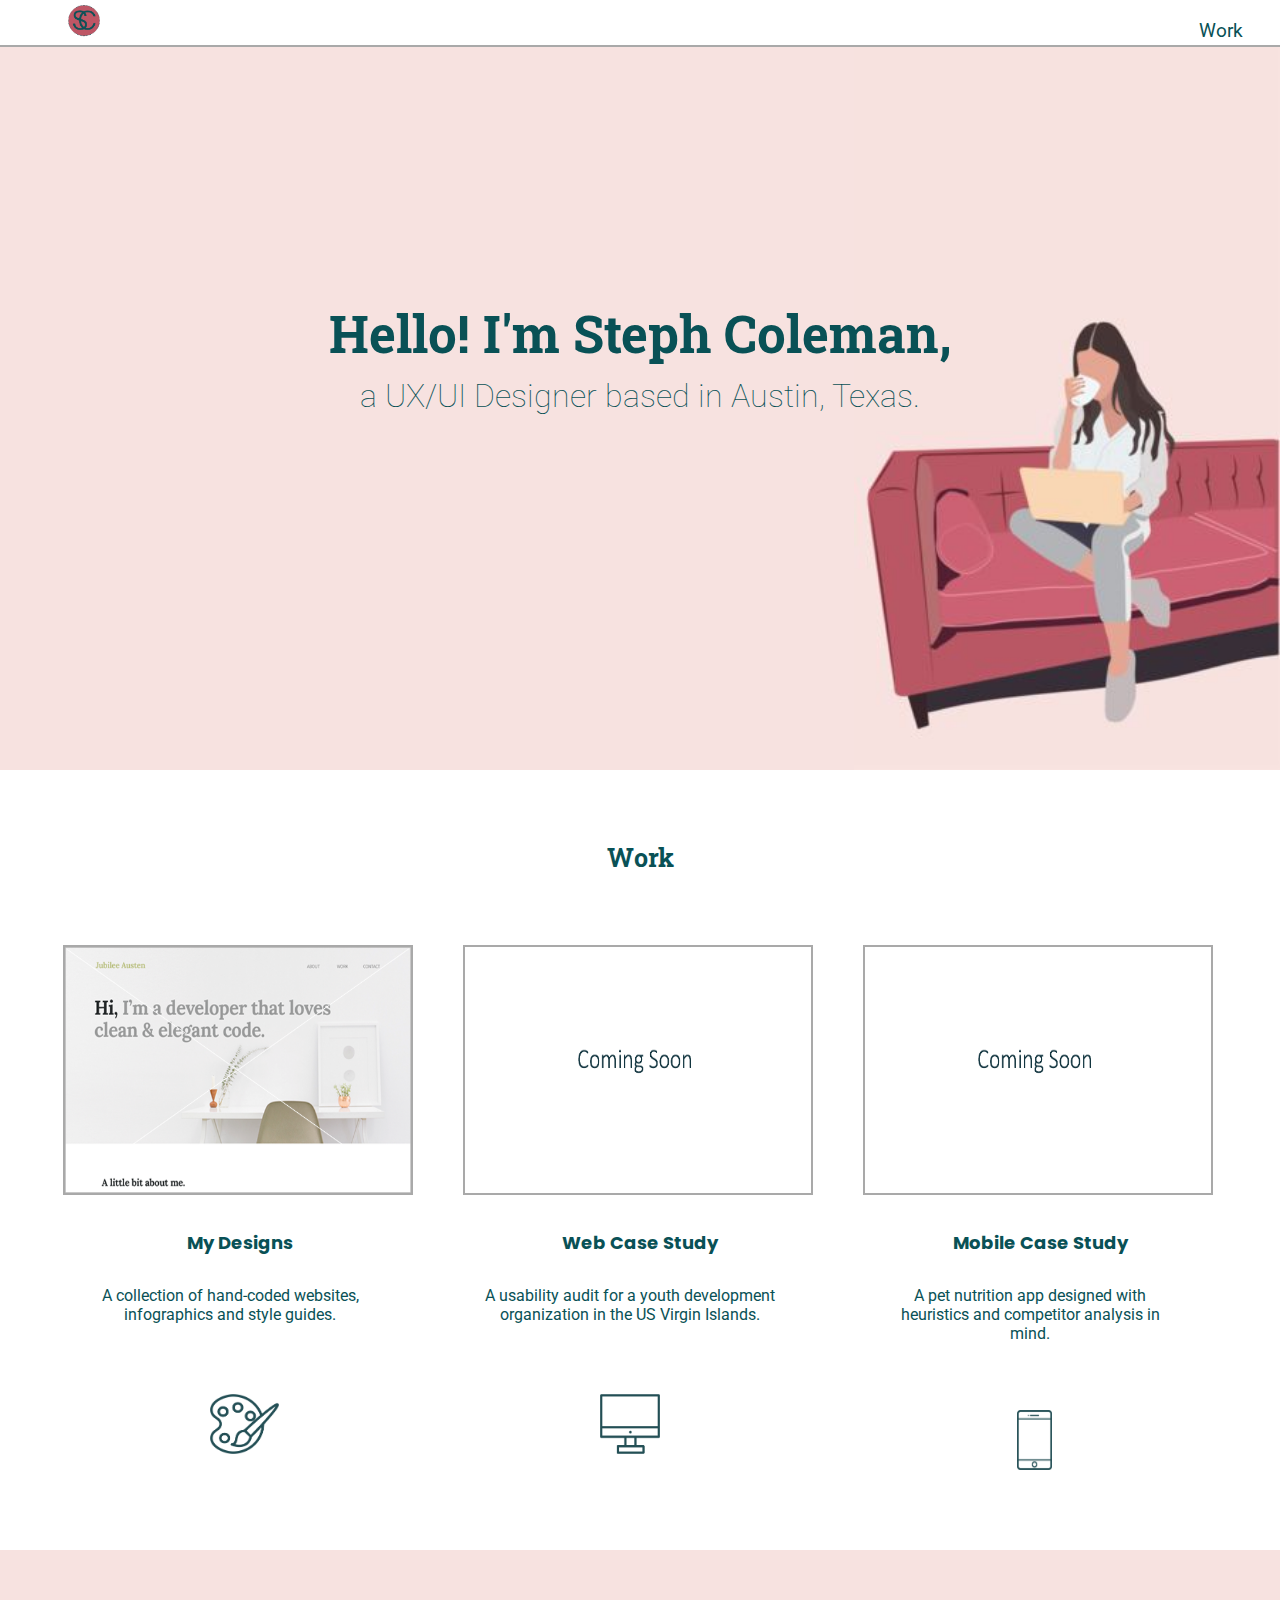
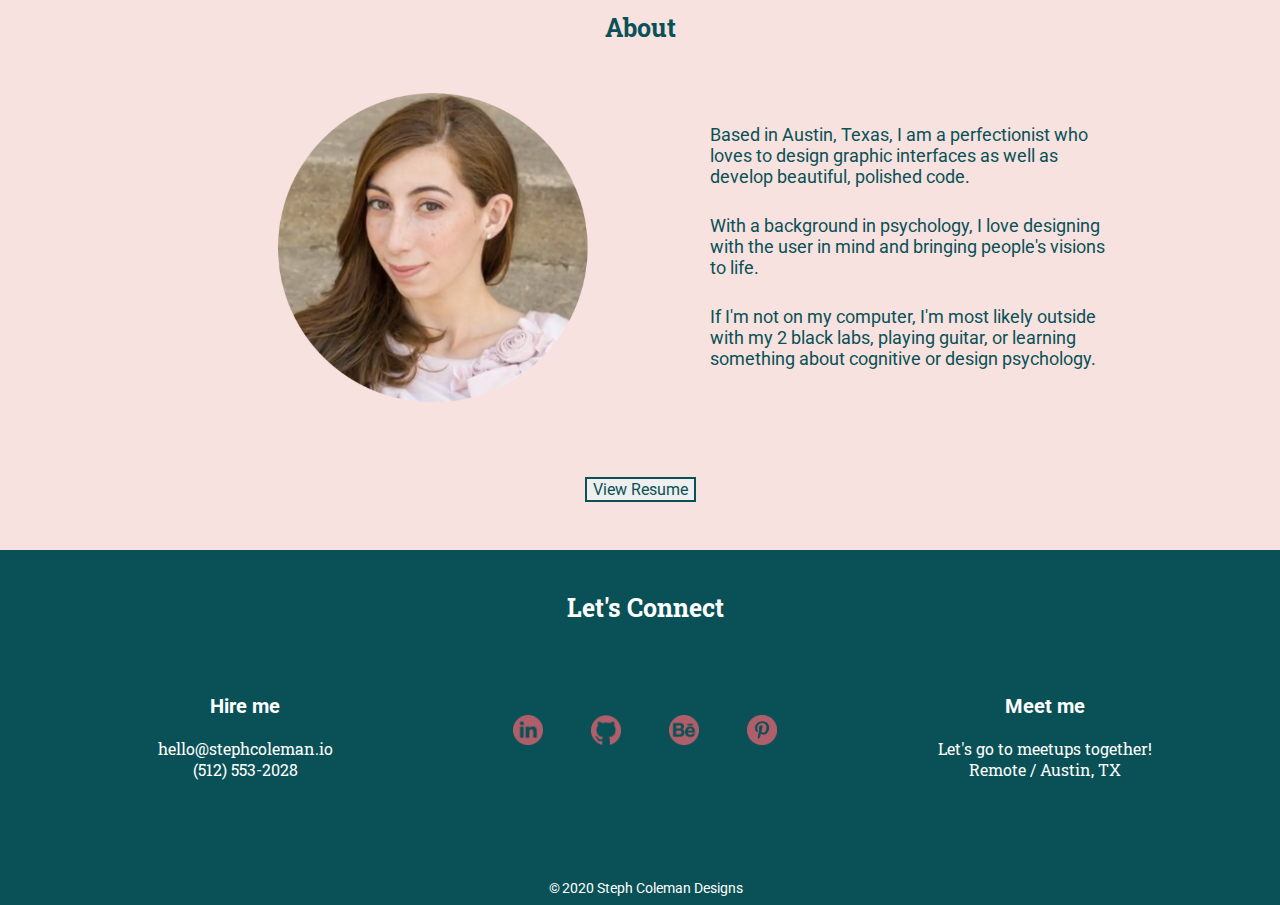
==== index.html @ feb6aa56 "resume update" ====
<!doctype html>
<html lang="en">
    <head>
      <meta charset='UTF-8'/>
      <meta name='viewport'
       content='width=device-width, initial-scale=1.0, maximum-scale=1.0'/>

        <title>Steph Coleman</title>
        <link rel="stylesheet" href="css/main.css">
        <link rel="stylesheet" href="css/normalize.css">
        <link href="https://fonts.googleapis.com/css?family=Roboto+Slab&display=swap" rel="stylesheet">
        <link href="https://fonts.googleapis.com/css?family=Roboto:300&display=swap" rel="stylesheet">
        <link href="https://fonts.googleapis.com/css?family=Poppins&display=swap" rel="stylesheet">

        <!-- Start of HubSpot Embed Code -->
  <script type="text/javascript" id="hs-script-loader" async defer src="//js.hs-scripts.com/6605855.js"></script>
<!-- End of HubSpot Embed Code -->

    </head>

    <body>

    <header id="home">
      <div class="full-width">
      <nav>
        <div class="nav">
            <span id="logo" ><a href="#home"><img src="img/my-portfolio-logo.png"></a>
            </span>
      <!-- <span><a href="#home">Steph Coleman</a></span> -->
            <span><a href="#portfolio">Work</a></span>
            <span><a href="#about">About</a></span>
            <span><a href="#contact">Contact</a></span>

        </div>

      </nav>

        <h1>Hello! I'm Steph Coleman,</h1>
        <h2>a UX/UI Designer based in Austin, Texas.</h2>
      </div>

    </header>

  <main>

  <section id="portfolio">
  <div class="full-width">
    <h2>Work</h2>
    <div class="full-width">

    <div class="third-width">
      <a href="mydesigns.html"><img id="projects" src="img/jubilee-austen.png"></a>
        <h3>My Designs</h3>
      <p>A collection of hand-coded websites, infographics and style guides.</p>
      <!--<p>Websites · Infographics · Branding </p>-->
      <img id="paint-icon" src="img/paint.png">
    </div>

    <div class="third-width">
    <img id="projects" src="img/comingsoon.png">
      <h3>Web Case Study</h3>
      <p>A usability audit for a youth development organization in the US Virgin Islands.</p>
      <!--<p>A web re-design of an online travel agency with a focus on simplistic and clear I.A.</p>-->
      <img id="web-icon" src="img/computer.png">
    </div>

    <div class="third-width">
      <img id="projects" src="img/comingsoon.png">
      <h3>Mobile Case Study</h3>
      <p>A pet nutrition app designed with heuristics and competitor analysis in mind.</p>
      <!--<p>A collaborative sustainability concept app designed with competitor analysis in mind.</p>-->
      <img id="phone-icon" src="img/smartphone.png">
  </div>

  </div>
</div>
</section>



<section id="about">
<div class ="full-width">
  <h2>About</h2>
  <div class="half-width">
    <br>
    <p>Based in Austin, Texas, I am a perfectionist who loves to design graphic interfaces as well as develop beautiful, polished code.</p>

    <p>With a background in psychology, I love designing with the user in mind and bringing people's visions to life.</p>

    <p>If I'm not on my computer, I'm most likely outside with my 2 black labs, playing guitar, or learning something about cognitive or design psychology. </p>
  </div>
  <div class="half-width">
    <img src ="img/stairhair-copy.png"/>
  </div>

  <div class="full-width">
    <form action="https://drive.google.com/file/d/1aV748BY41sKbaG3K98VILA9WkPL1ntr7/view">
        <input type="submit" value="View Resume" />
    </form>
  </div>

</div>
</section>

<section id="contact">
<div class="full-width">
  <h2>Let's Connect</h2>

<div class="third-width">
  <h3>Hire me</h3>
  <a href="mailto:hello@stephcoleman.io"><span>hello@stephcoleman.io</span></a><br>
  <span>‪(512) 553-2028‬</span>
</div>

<div class="third-width">
  <h3></h3><br>
  <a href="https://www.linkedin.com/in/stephccoleman/"><img src="img/linkedin.png"></a>
  <a href="https://github.com/sccoleman27?tab=repositories"><img src="img/github.png"></a>
  <a href="https://www.behance.net/sccoleman27"><img src="img/behance-logo copy.png"></a>
  <a href="https://www.pinterest.com/stephccoleman/"><img src="img/pinterest.png"></a>
</div>

<div class="third-width">
  <h3>Meet me</h3>
  <span>Let's go to meetups together!</span><br>
    <span>Remote / Austin, TX</span>
</div>

<p><span>©</span>2020 Steph Coleman Designs</p>
</div>
</section>


</main>
    </body>
</html>
---- css/main.css ----
/*----BASE STYLES-----*/

body {
  font-family: 'Roboto Slab', serif;

}

#portfolio {
  height: 780px;
  background: #ffffff;/*#E6EEF1;/*#E8EEF4;/*#f0f0f5;*/
  margin: 0 auto;
}

#about {
  background: #F7E2E0;/*#095156;/*#087e8b;*/
  margin: 0 auto;
  height: 600px;
}

#contact {
  background: #095156;/*#bc5664;#f0f0f5;*/
  margin: 0 auto;
  height: 355px;
}

#home {
  margin: 0 auto;
}

/*----GRID-----*/

.full-width {
  width: 1200px;
  margin: 0 auto;
  /*clear: both;*/
}

.half-width {
  width: 600px;
  float: right;
  margin: 0 auto;
}

.third-width {
  width: 400px;
  margin: 0 auto;
  float: left;
}

/*main {
  margin-top: 30px;
}*/

/*----HEADER-----*/

img {
width: 100%;
}

 header {
  background: url('../img/freelancedesigner.jpg');
  background-repeat: no-repeat;
  background-position: right bottom;
  background-size: contain;
  /* background-size: cover;
   background-position: top 20px;*/
   background-color: #F7E2E0;
   height: 770px;
 }

 header .full-width {
    padding-top: 100px;
}

nav {
  width: 100%;
  font-family: 'Roboto', sans-serif;
  text-align: center;
  overflow: hidden;
  background-color: #ffffff;
  position: fixed;
  top: 0;
  left: 0;
  right: 0;
  border-bottom: 2px solid;
  border-bottom-color: DarkGrey;
  height: 45px;/*45px; */
}


nav span a {
  text-decoration: none;
  color: #095156;
  font-size: 19px;
  margin-left: 30px;
}


a:hover {
  color:	#BC5664;
}

.nav {
margin-top: 5px;/*2px;*/
}


/*.nav span #logo {
  margin-left: 30px;
}*/

#logo {
  margin-right: 1025px;/*1025px;*/
}


nav img {
  width: 32px;/*40,35px;*/
  height: 32px;/*28, 25px;*/
  margin-right: 40px;
}





 header h1 {
  font-size: 51px; /*54px*/
  font-family: 'Roboto Slab', serif;
  /*font-style: bold;*/
  color: #095156;
/*  color: #bdbf09; */
  text-align: center;
  padding: 200px 250px 0px;
  margin-right: 20px;
  margin: 0;
}


header h2 {
  font-size: 32px;
  font-family: 'Roboto', sans-serif;
  font-style: normal;
  font-weight: lighter;
  color: #095156;
  text-align: center;
  padding: 10px 250px 0px;
  margin: 0;

}

/*----PORTFOLIO-------*/

#portfolio .full-width {
  padding: 20px 0;
}

#portfolio h2 {
  text-align: center;
  color: #095156;
  font-size: 25px;
  padding-top: 30px;
  padding-bottom: 30px;
}

#projects {
  width: 350px;
  height: 250px;
  margin: 0px 23px;
  border: 2px solid DarkGrey;
  box-sizing: border-box;
}

#projects:hover {
    border: 4px solid #095156;/*#BC5664;*/

}

#portfolio h3 {
  font-size: 18px;
  font-family: 'Poppins', sans-serif;
  text-align: center;
  margin: 0 23px;
  color: #095156;
  padding-top: 30px;
}

#portfolio p {
  padding-top: 30px;
  padding-left: 10px;
  width: 300px;
  color: #095156;
  text-align: center;
  margin: 0px 30px;
  font-family: 'Roboto', sans-serif;
  font-size: 16px;


}

#web-icon {
  height: 60px;
  width: 60px;
  margin-top: 70px;
  margin-left: 160px;
}

#phone-icon {
  height: 60px;
  width: 35px;
  margin-top: 67px;
  margin-left: 177px;
}

#paint-icon {
  height: 60px;
  width: 69px;
  margin-top: 70px;
  margin-left: 170px;
}


/*-----ABOUT----*/

#about .full-width {
  padding: 20px 0;
}

#about h2 {
  text-align: center;
  color: 	#095156;
  font-size: 25px;
  padding-top: 20px;
  padding-bottom: 20px;
}

#about img {
  /*margin-top: 40px;*/
  margin-left: 150px;
  width: 500px;
  height: auto;
}

#about p {
  width: 400px;
  margin-left: 70px;
  margin-bottom: 10px;
  padding: 0px 0px 10px;
  color: #095156;
  font-family: 'Roboto', sans-serif;
  font-size: 18px;
}

#about input {
  margin-left: 545px;
  border: 2px solid #095156;
  color: #095156;
  font-family: 'Roboto', sans-serif;
}

input:hover {
  background-color: #BC5664;
}

/*----CONNECT----*/

#contact .full-width {
  padding: 20px 0;
  padding: 10px 0px 0px 10px;
}

#contact .third-width {
  text-align: center;
}

#contact h2 {
  text-align: center;
  color: 	#ffffff;
  font-size: 25px;
  padding-top: 10px;
  padding-bottom: 40px;
  margin-bottom: 10px;
}

#contact h3 {
  font-size: 20px;
  text-align: center;
  padding: 0px 15px 0px;
  color: #ffffff;
  font-family: 'Roboto', sans-serif;
}

#contact span {
  padding: 0px 15px 0px;
  color: #ffffff;
}

#contact a {
  text-decoration: none;
}


#contact img {
  height: 30px;
  width: 30px;
  padding: 0px 22px;
}


#contact p {
  clear: both;
  text-align: center;
  font-size: 14px;
  font-family: 'Roboto', sans-serif;
  padding-top: 100px;
  color: #ffffff;
}

#contact p span {
  color: #ffffff;
  margin: -13px;
}

/*----WEBSITES-----*/


#margins-1 {
margin-left: 80px;
}

#margins-2 {
  margin-left: 85px;
}

#margins-3 {
  margin-left: 108px;
}

#websites {
  width: 400px;
  height: 300px;
  margin: 0px 23px;
  border: 4px solid transparent;
  box-sizing: border-box;
}

#websites:hover {
    border: 4px solid #095156;

}


/*----WEB CASE STUDY-----*/

section #web-case-study {

}


/*----MOBILE CASE STUDY-----*/

section #mobile-case-study {

}
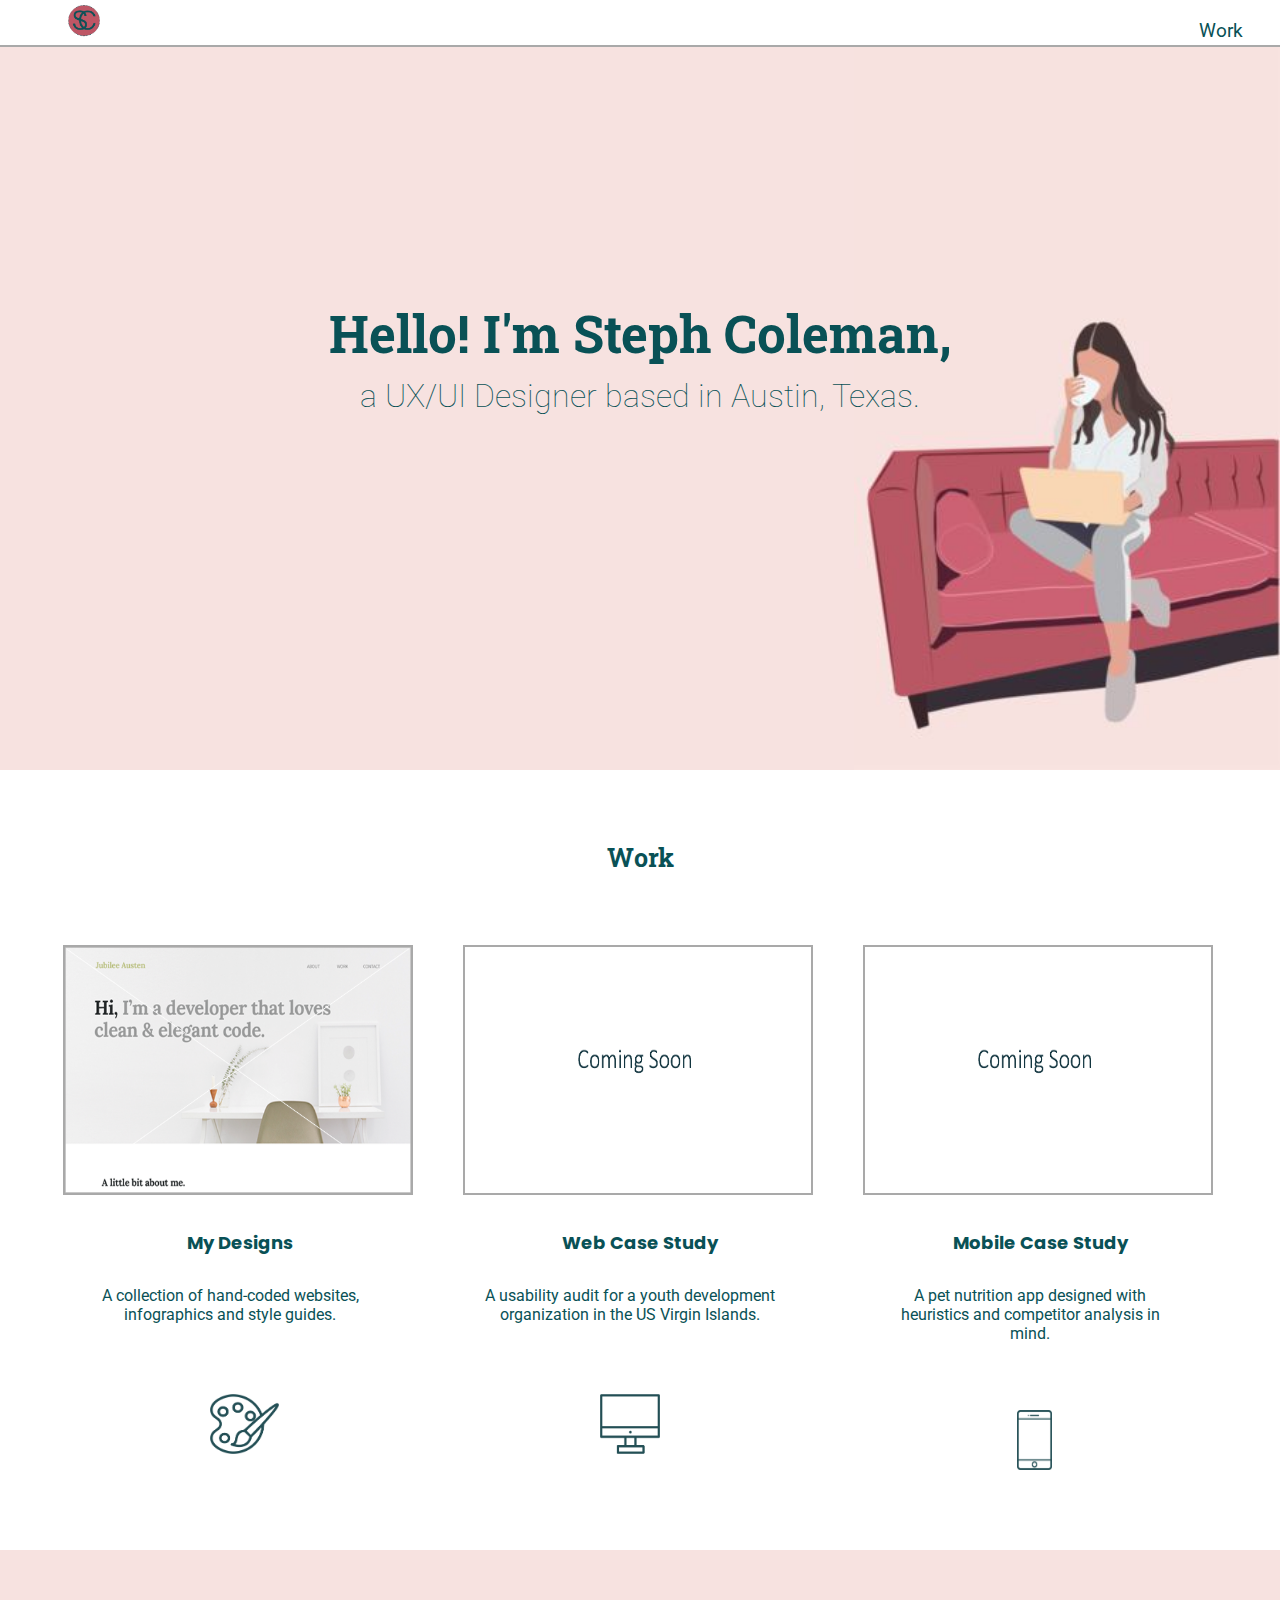
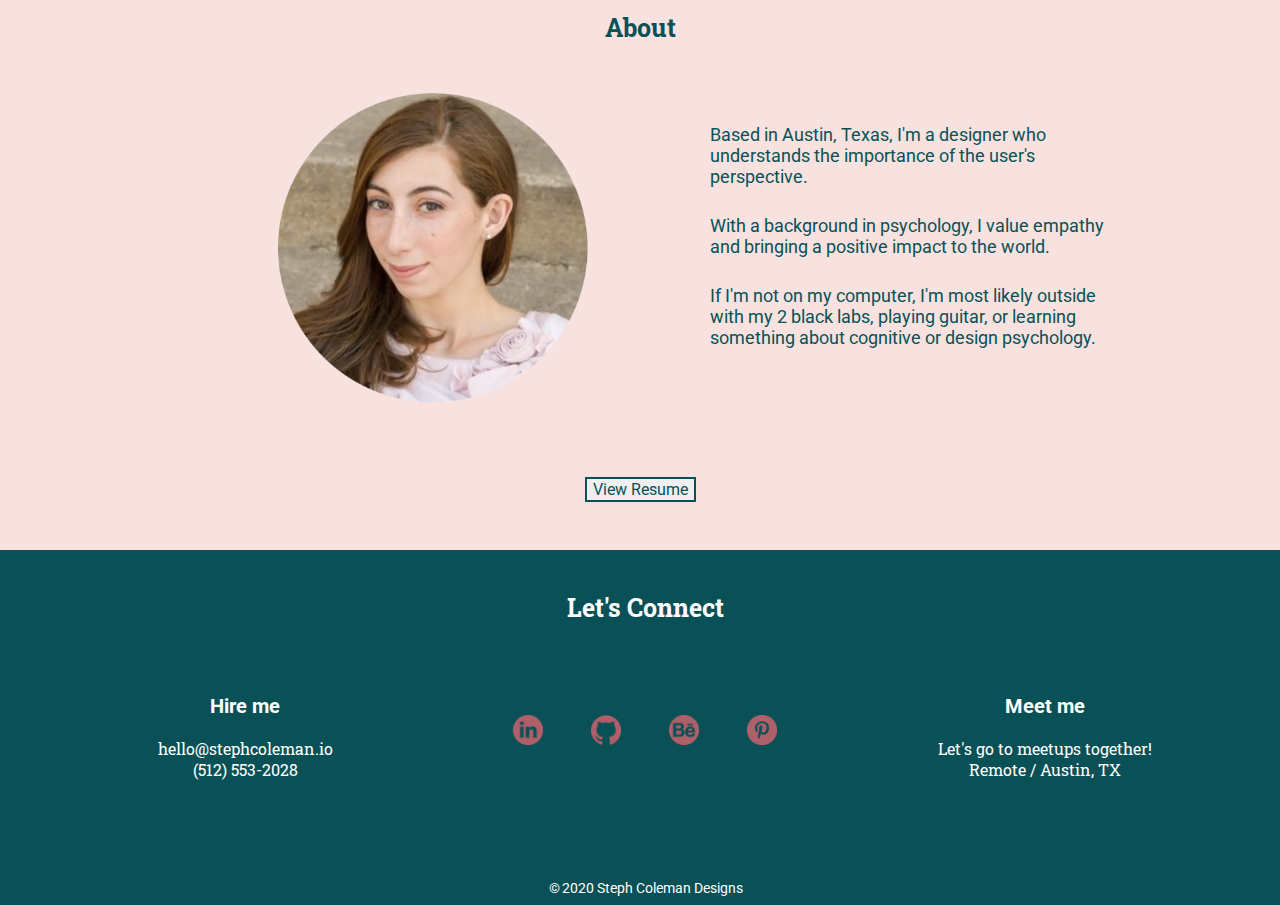
==== commit fdf62434: "description update for ux" ====
--- a/index.html
+++ b/index.html
@@ -83,9 +83,9 @@
   <h2>About</h2>
   <div class="half-width">
     <br>
-    <p>Based in Austin, Texas, I am a perfectionist who loves to design graphic interfaces as well as develop beautiful, polished code.</p>
+    <p>Based in Austin, Texas, I'm a designer who understands the importance of the user's perspective.</p>
 
-    <p>With a background in psychology, I love designing with the user in mind and bringing people's visions to life.</p>
+    <p>With a background in psychology, I value empathy and bringing a positive impact to the world.</p>
 
     <p>If I'm not on my computer, I'm most likely outside with my 2 black labs, playing guitar, or learning something about cognitive or design psychology. </p>
   </div>
@@ -94,7 +94,7 @@
   </div>
 
   <div class="full-width">
-    <form action="https://drive.google.com/file/d/1aV748BY41sKbaG3K98VILA9WkPL1ntr7/view">
+    <form action="https://drive.google.com/file/d/1yQwcmRT9g7frFzEGHEp7A0d3OhoIniDr/view">
         <input type="submit" value="View Resume" />
     </form>
   </div>
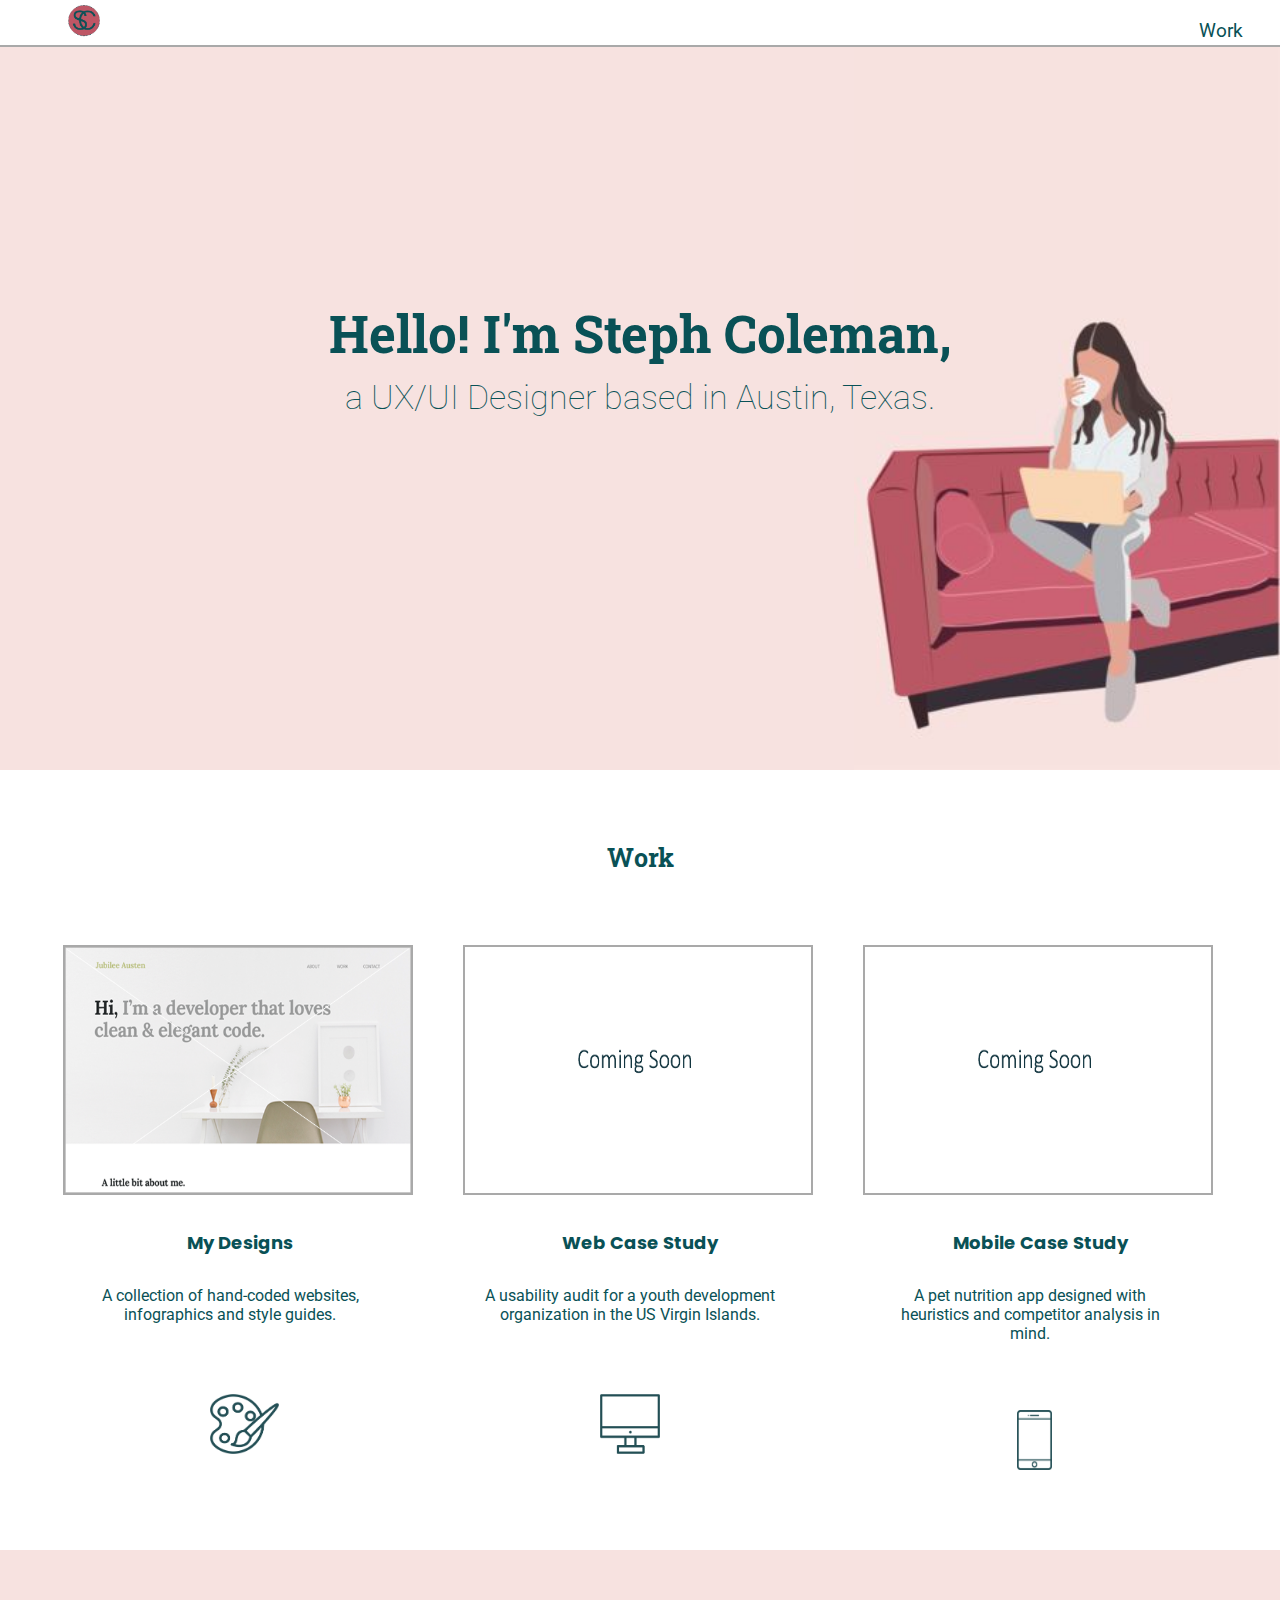
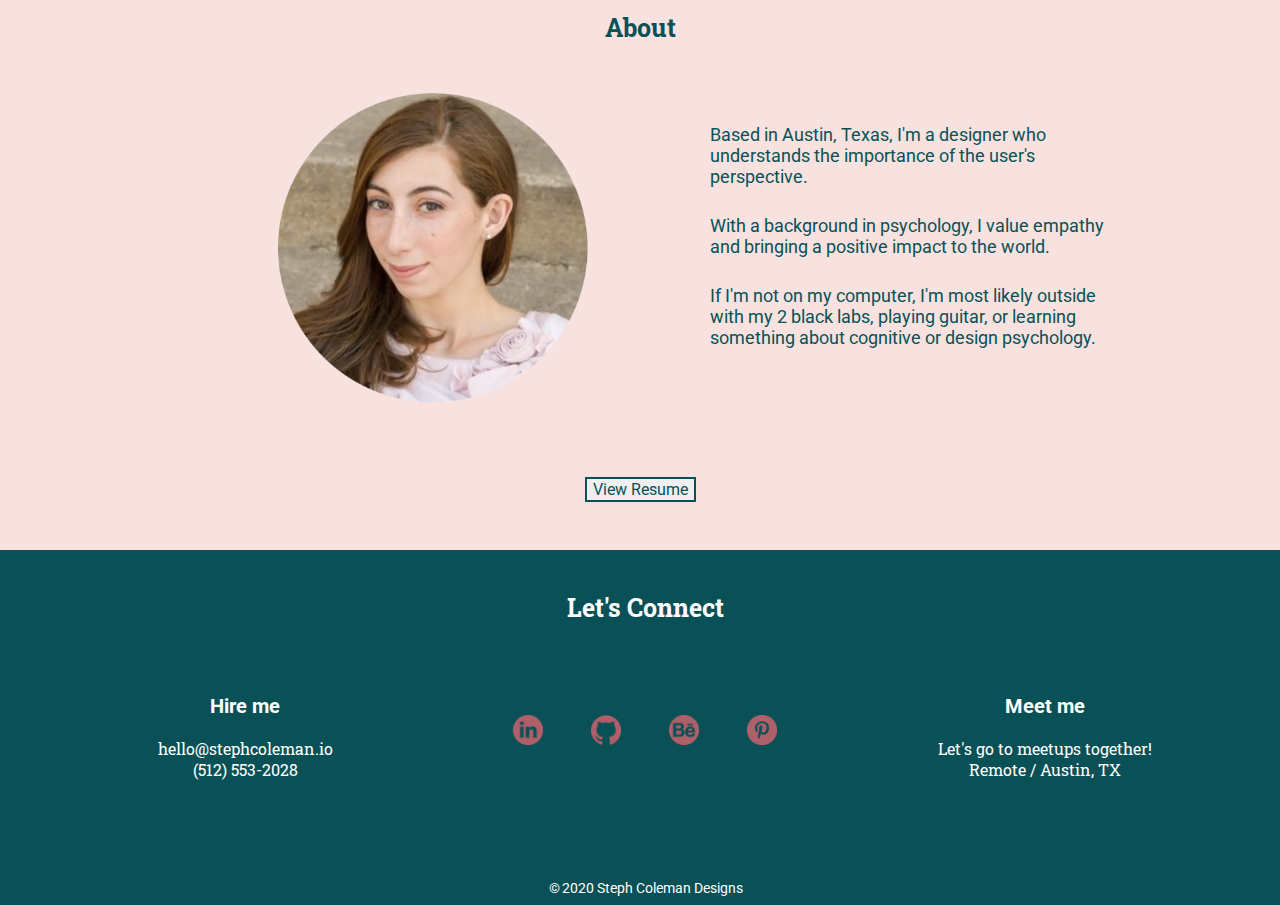
==== commit a6c6b6c5: "header 2 size up and favicon" ====
--- a/index.html
+++ b/index.html
@@ -8,6 +8,7 @@
         <title>Steph Coleman</title>
         <link rel="stylesheet" href="css/main.css">
         <link rel="stylesheet" href="css/normalize.css">
+        <link rel="shortcut icon" href="favicon.ico" />
         <link href="https://fonts.googleapis.com/css?family=Roboto+Slab&display=swap" rel="stylesheet">
         <link href="https://fonts.googleapis.com/css?family=Roboto:300&display=swap" rel="stylesheet">
         <link href="https://fonts.googleapis.com/css?family=Poppins&display=swap" rel="stylesheet">
--- a/css/main.css
+++ b/css/main.css
@@ -138,7 +138,7 @@
 
 
 header h2 {
-  font-size: 32px;
+  font-size: 34px;
   font-family: 'Roboto', sans-serif;
   font-style: normal;
   font-weight: lighter;
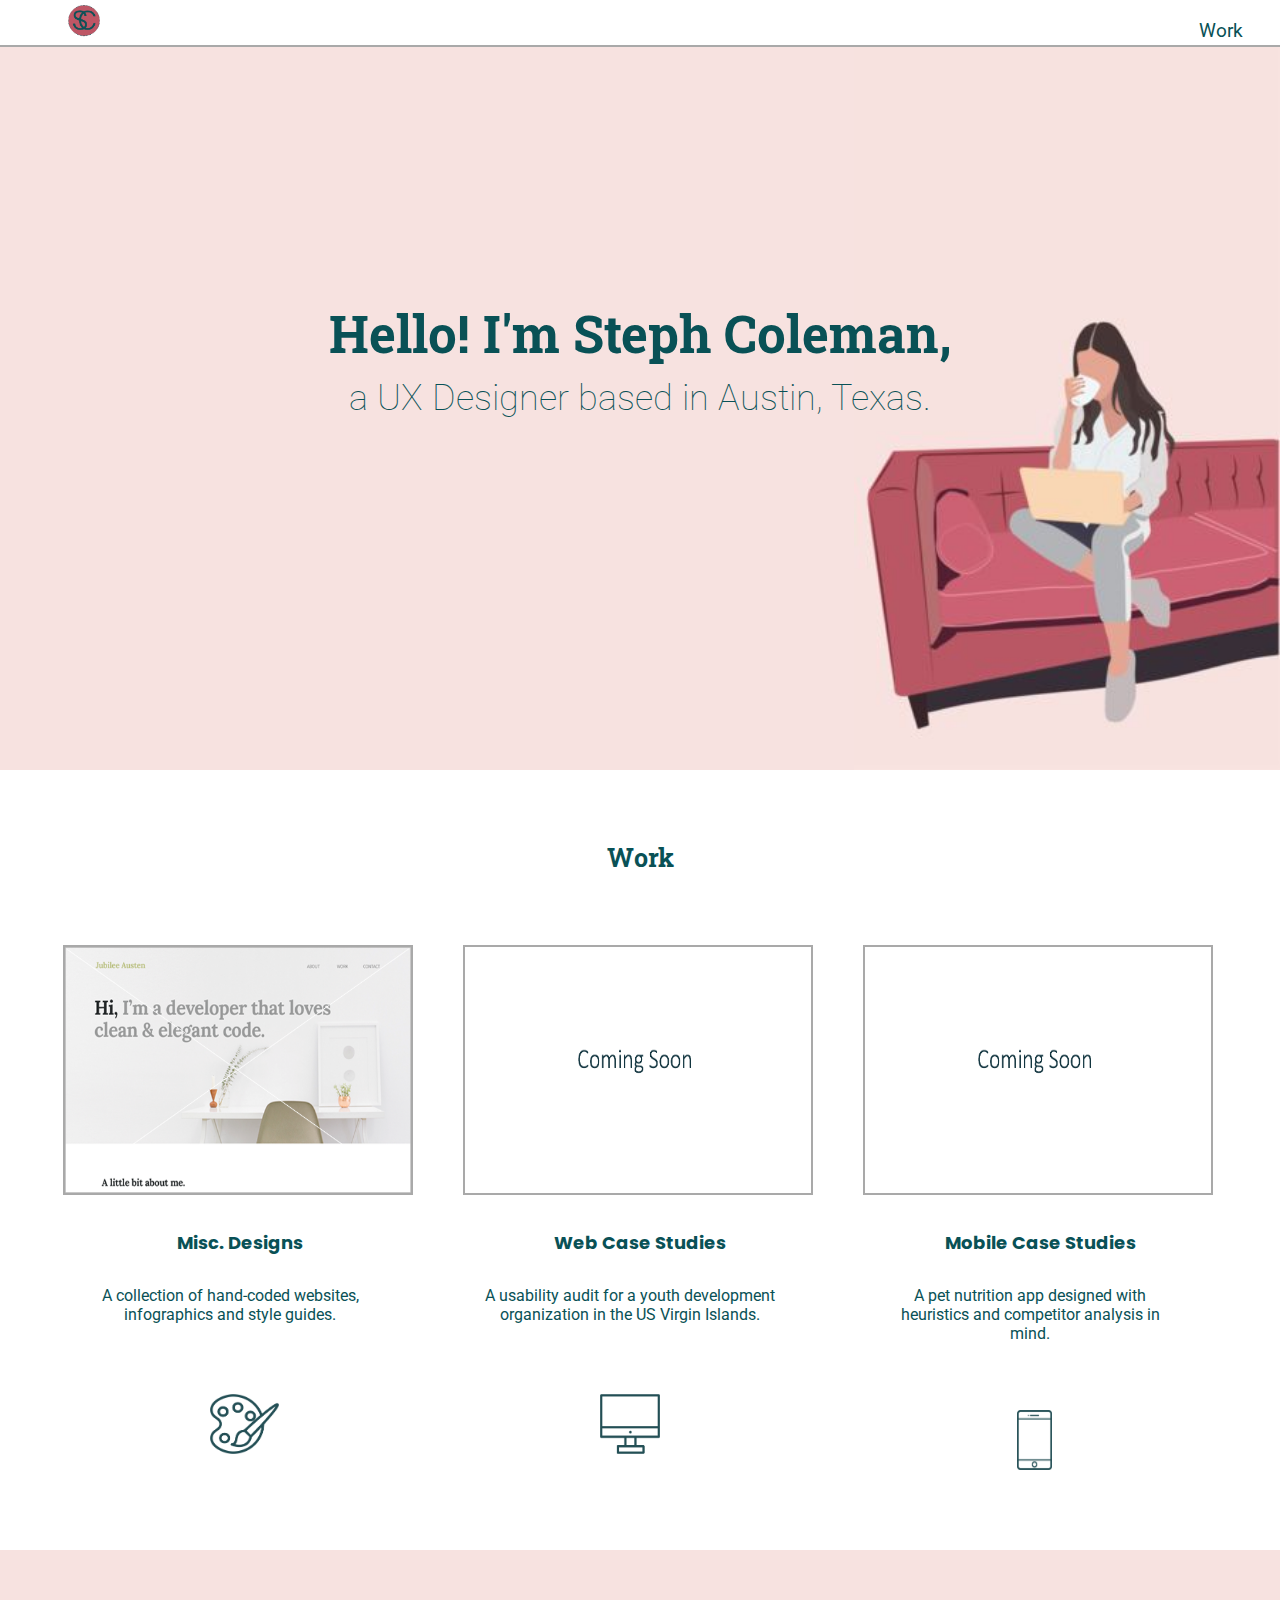
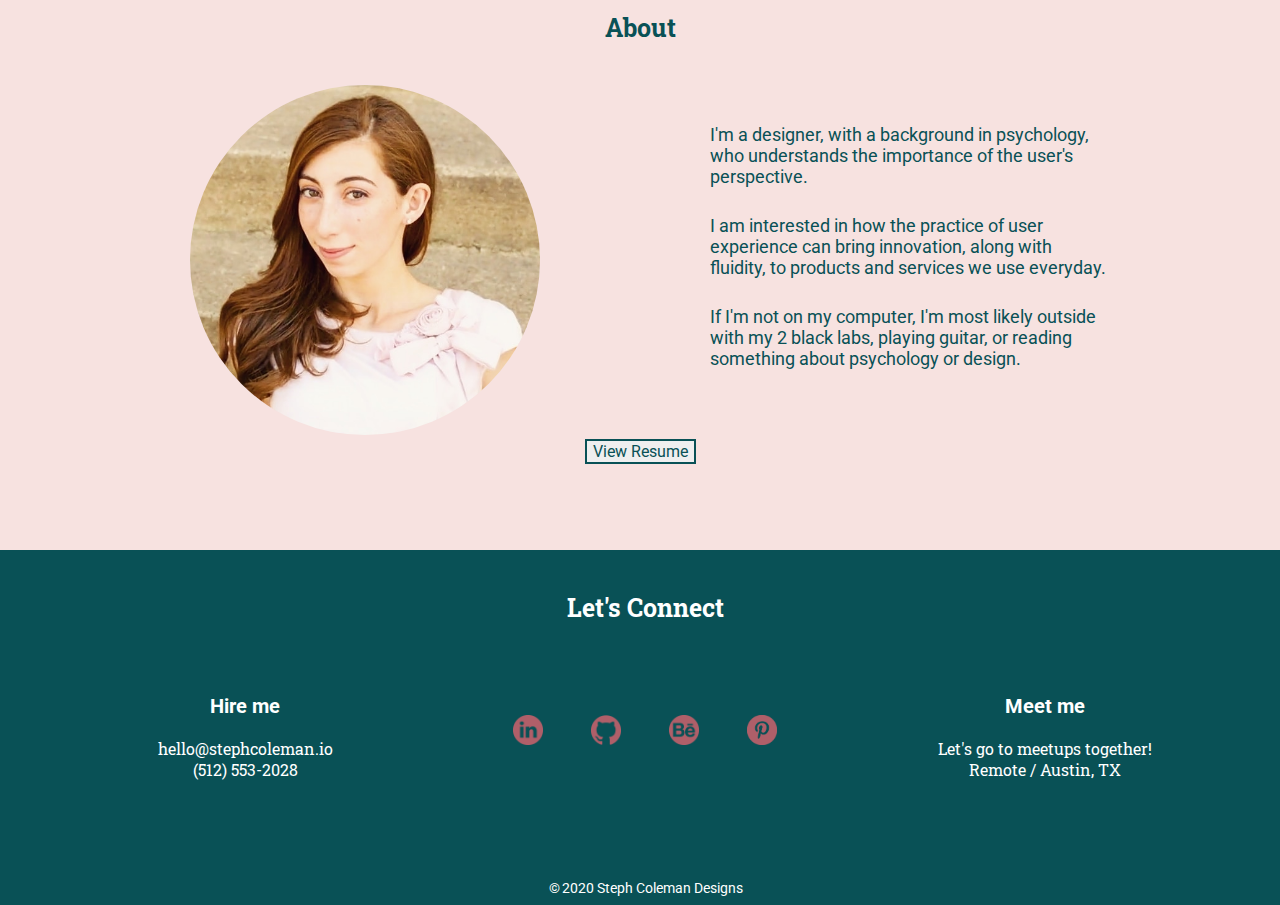
==== commit 5fffde05: "about section photo and description edit" ====
--- a/index.html
+++ b/index.html
@@ -37,7 +37,7 @@
       </nav>
 
         <h1>Hello! I'm Steph Coleman,</h1>
-        <h2>a UX/UI Designer based in Austin, Texas.</h2>
+        <h2>a UX Designer based in Austin, Texas.</h2>
       </div>
 
     </header>
@@ -49,17 +49,17 @@
     <h2>Work</h2>
     <div class="full-width">
 
-    <div class="third-width">
-      <a href="mydesigns.html"><img id="projects" src="img/jubilee-austen.png"></a>
-        <h3>My Designs</h3>
-      <p>A collection of hand-coded websites, infographics and style guides.</p>
-      <!--<p>Websites · Infographics · Branding </p>-->
-      <img id="paint-icon" src="img/paint.png">
-    </div>
+      <div class="third-width">
+        <a href="mydesigns.html"><img id="projects" src="img/jubilee-austen.png"></a>
+          <h3>Misc. Designs</h3>
+        <p>A collection of hand-coded websites, infographics and style guides.</p>
+        <!--<p>Websites · Infographics · Branding </p>-->
+        <img id="paint-icon" src="img/paint.png">
+      </div>
 
     <div class="third-width">
     <img id="projects" src="img/comingsoon.png">
-      <h3>Web Case Study</h3>
+      <h3>Web Case Studies</h3>
       <p>A usability audit for a youth development organization in the US Virgin Islands.</p>
       <!--<p>A web re-design of an online travel agency with a focus on simplistic and clear I.A.</p>-->
       <img id="web-icon" src="img/computer.png">
@@ -67,11 +67,12 @@
 
     <div class="third-width">
       <img id="projects" src="img/comingsoon.png">
-      <h3>Mobile Case Study</h3>
+      <h3>Mobile Case Studies</h3>
       <p>A pet nutrition app designed with heuristics and competitor analysis in mind.</p>
       <!--<p>A collaborative sustainability concept app designed with competitor analysis in mind.</p>-->
       <img id="phone-icon" src="img/smartphone.png">
   </div>
+
 
   </div>
 </div>
@@ -84,18 +85,18 @@
   <h2>About</h2>
   <div class="half-width">
     <br>
-    <p>Based in Austin, Texas, I'm a designer who understands the importance of the user's perspective.</p>
+    <p>I'm a designer, with a background in psychology, who understands the importance of the user's perspective.</p>
 
-    <p>With a background in psychology, I value empathy and bringing a positive impact to the world.</p>
+    <p>I am interested in how the practice of user experience can bring innovation, along with fluidity, to products and services we use everyday.</p>
 
-    <p>If I'm not on my computer, I'm most likely outside with my 2 black labs, playing guitar, or learning something about cognitive or design psychology. </p>
+    <p>If I'm not on my computer, I'm most likely outside with my 2 black labs, playing guitar, or reading something about psychology or design. </p>
   </div>
   <div class="half-width">
-    <img src ="img/stairhair-copy.png"/>
+    <img src ="img/about-me-2.jpg"/>
   </div>
 
   <div class="full-width">
-    <form action="https://drive.google.com/file/d/1yQwcmRT9g7frFzEGHEp7A0d3OhoIniDr/view">
+    <form action="https://drive.google.com/file/d/1R099Tb4_jzdNRvjFR9ZSb4nkGPsPYjXI/view?usp=sharing">
         <input type="submit" value="View Resume" />
     </form>
   </div>
--- a/css/main.css
+++ b/css/main.css
@@ -138,7 +138,7 @@
 
 
 header h2 {
-  font-size: 34px;
+  font-size: 36px;
   font-family: 'Roboto', sans-serif;
   font-style: normal;
   font-weight: lighter;
@@ -234,12 +234,22 @@
   padding-bottom: 20px;
 }
 
+/*
+#about img {
+  /*margin-top: 40px;
+  margin-left: 150px;
+  width: 500px;
+  height: auto;
+}*/
+
 #about img {
   /*margin-top: 40px;*/
   margin-left: 150px;
-  width: 500px;
+  width: 350px;
+  border-radius: 50%;
   height: auto;
 }
+
 
 #about p {
   width: 400px;
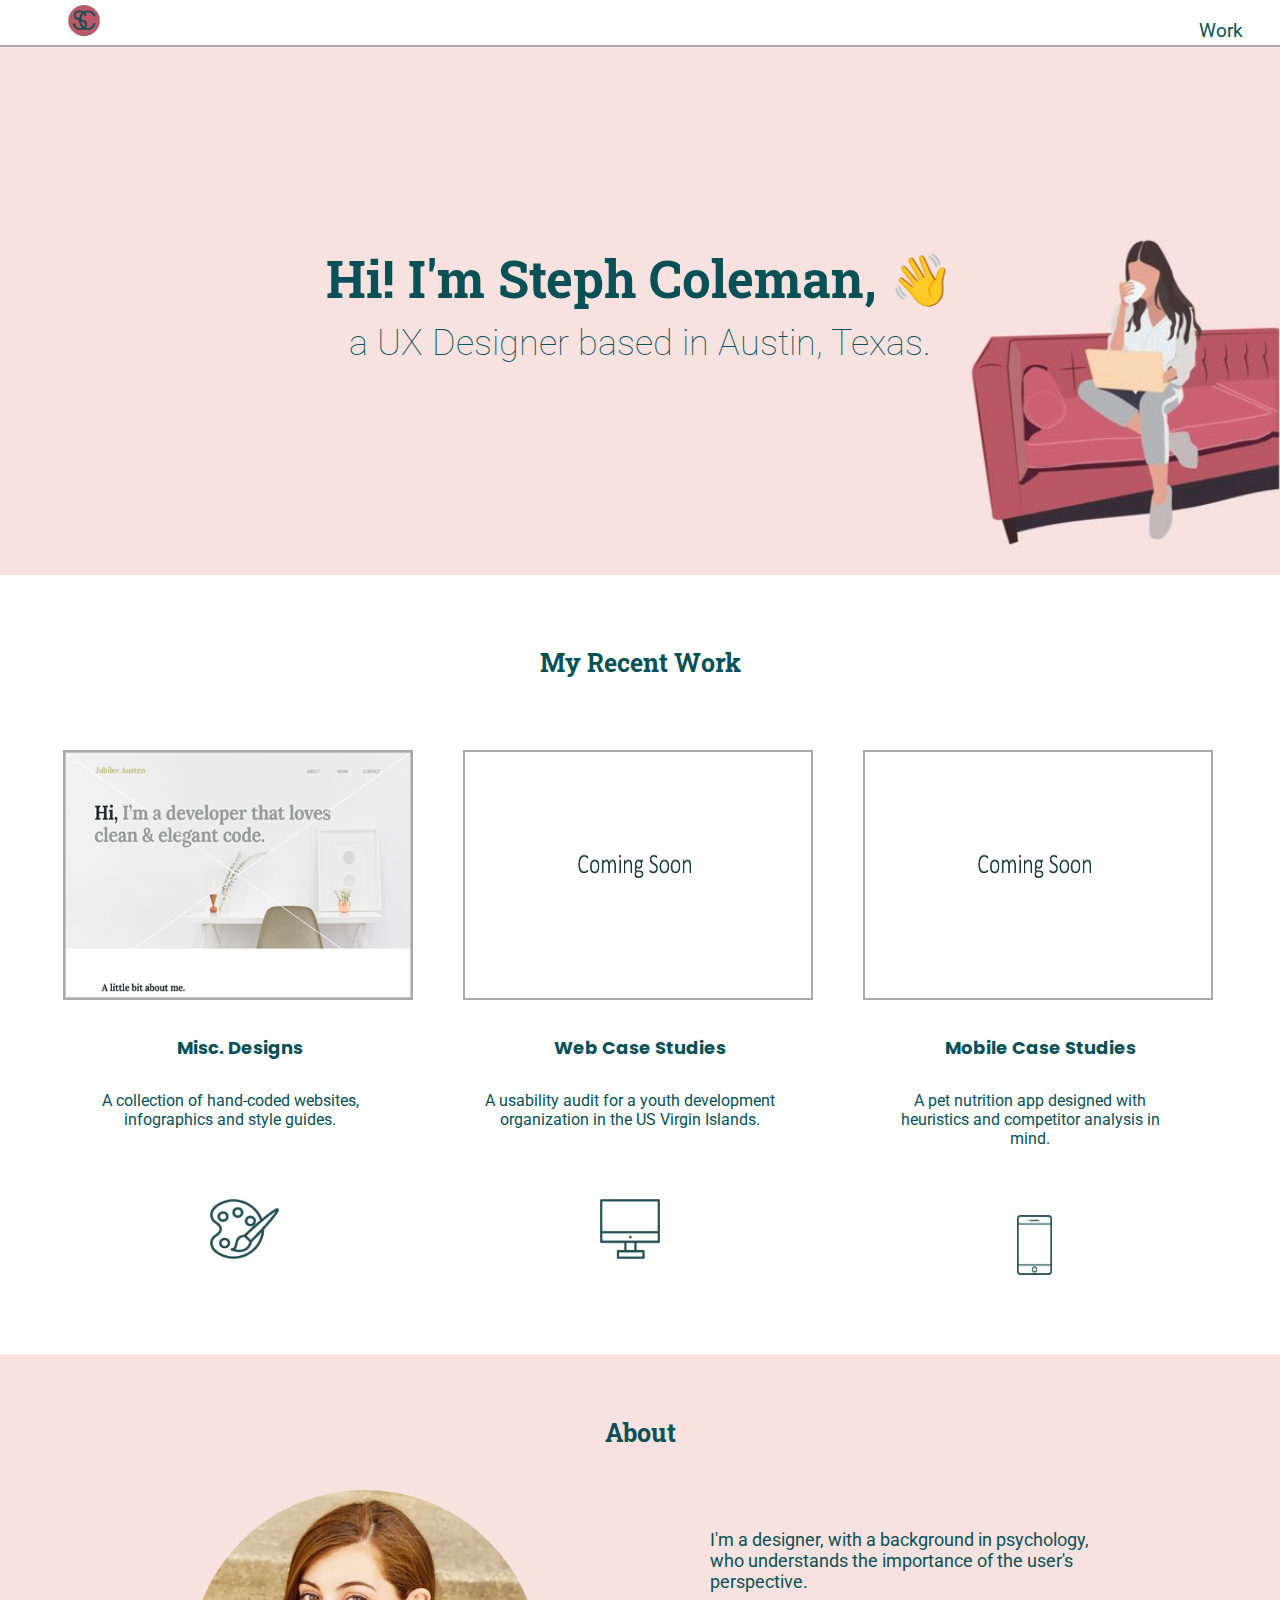
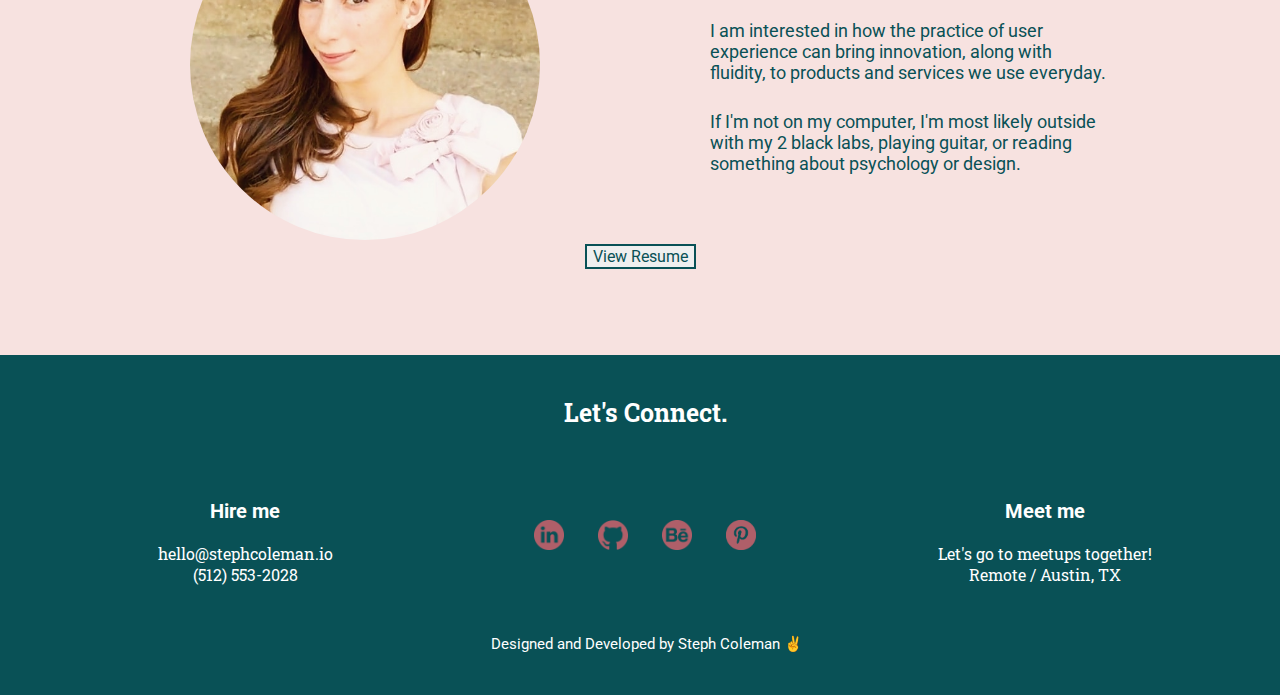
==== commit 8cac6c35: "header shortened, footer sign off altered" ====
--- a/index.html
+++ b/index.html
@@ -36,7 +36,7 @@
 
       </nav>
 
-        <h1>Hello! I'm Steph Coleman,</h1>
+        <h1>Hi! I'm Steph Coleman, 👋 </h1>
         <h2>a UX Designer based in Austin, Texas.</h2>
       </div>
 
@@ -46,7 +46,7 @@
 
   <section id="portfolio">
   <div class="full-width">
-    <h2>Work</h2>
+    <h2>My Recent Work</h2>
     <div class="full-width">
 
       <div class="third-width">
@@ -96,7 +96,7 @@
   </div>
 
   <div class="full-width">
-    <form action="https://drive.google.com/file/d/1R099Tb4_jzdNRvjFR9ZSb4nkGPsPYjXI/view?usp=sharing">
+    <form action="https://drive.google.com/file/d/1z2CiJmggKcfXKJpkTVEcWuIVCfj6Zjv4/view">
         <input type="submit" value="View Resume" />
     </form>
   </div>
@@ -106,7 +106,7 @@
 
 <section id="contact">
 <div class="full-width">
-  <h2>Let's Connect</h2>
+  <h2>Let's Connect.</h2>
 
 <div class="third-width">
   <h3>Hire me</h3>
@@ -128,7 +128,7 @@
     <span>Remote / Austin, TX</span>
 </div>
 
-<p><span>©</span>2020 Steph Coleman Designs</p>
+<p><span></span>Designed and Developed by Steph Coleman ✌️️</p>
 </div>
 </section>
 
--- a/css/main.css
+++ b/css/main.css
@@ -20,7 +20,7 @@
 #contact {
   background: #095156;/*#bc5664;#f0f0f5;*/
   margin: 0 auto;
-  height: 355px;
+  height: 340px;
 }
 
 #home {
@@ -58,18 +58,18 @@
 }
 
  header {
-  background: url('../img/freelancedesigner.jpg');
+ background: url('../img/freelancedesigner.jpg');
   background-repeat: no-repeat;
   background-position: right bottom;
   background-size: contain;
-  /* background-size: cover;
-   background-position: top 20px;*/
+  /* background-size: cover;*/
+   background-position: top 20px;
    background-color: #F7E2E0;
-   height: 770px;
+   height: 575px;/*770px;*/
  }
 
  header .full-width {
-    padding-top: 100px;
+    padding-top: 45px; /*100px;*/
 }
 
 nav {
@@ -313,16 +313,16 @@
 #contact img {
   height: 30px;
   width: 30px;
-  padding: 0px 22px;
+  padding: 0px 15px;
 }
 
 
 #contact p {
   clear: both;
   text-align: center;
-  font-size: 14px;
-  font-family: 'Roboto', sans-serif;
-  padding-top: 100px;
+  font-size: 15px;
+  font-family: 'Roboto', sans-serif;
+  padding-top: 50px;
   color: #ffffff;
 }
 
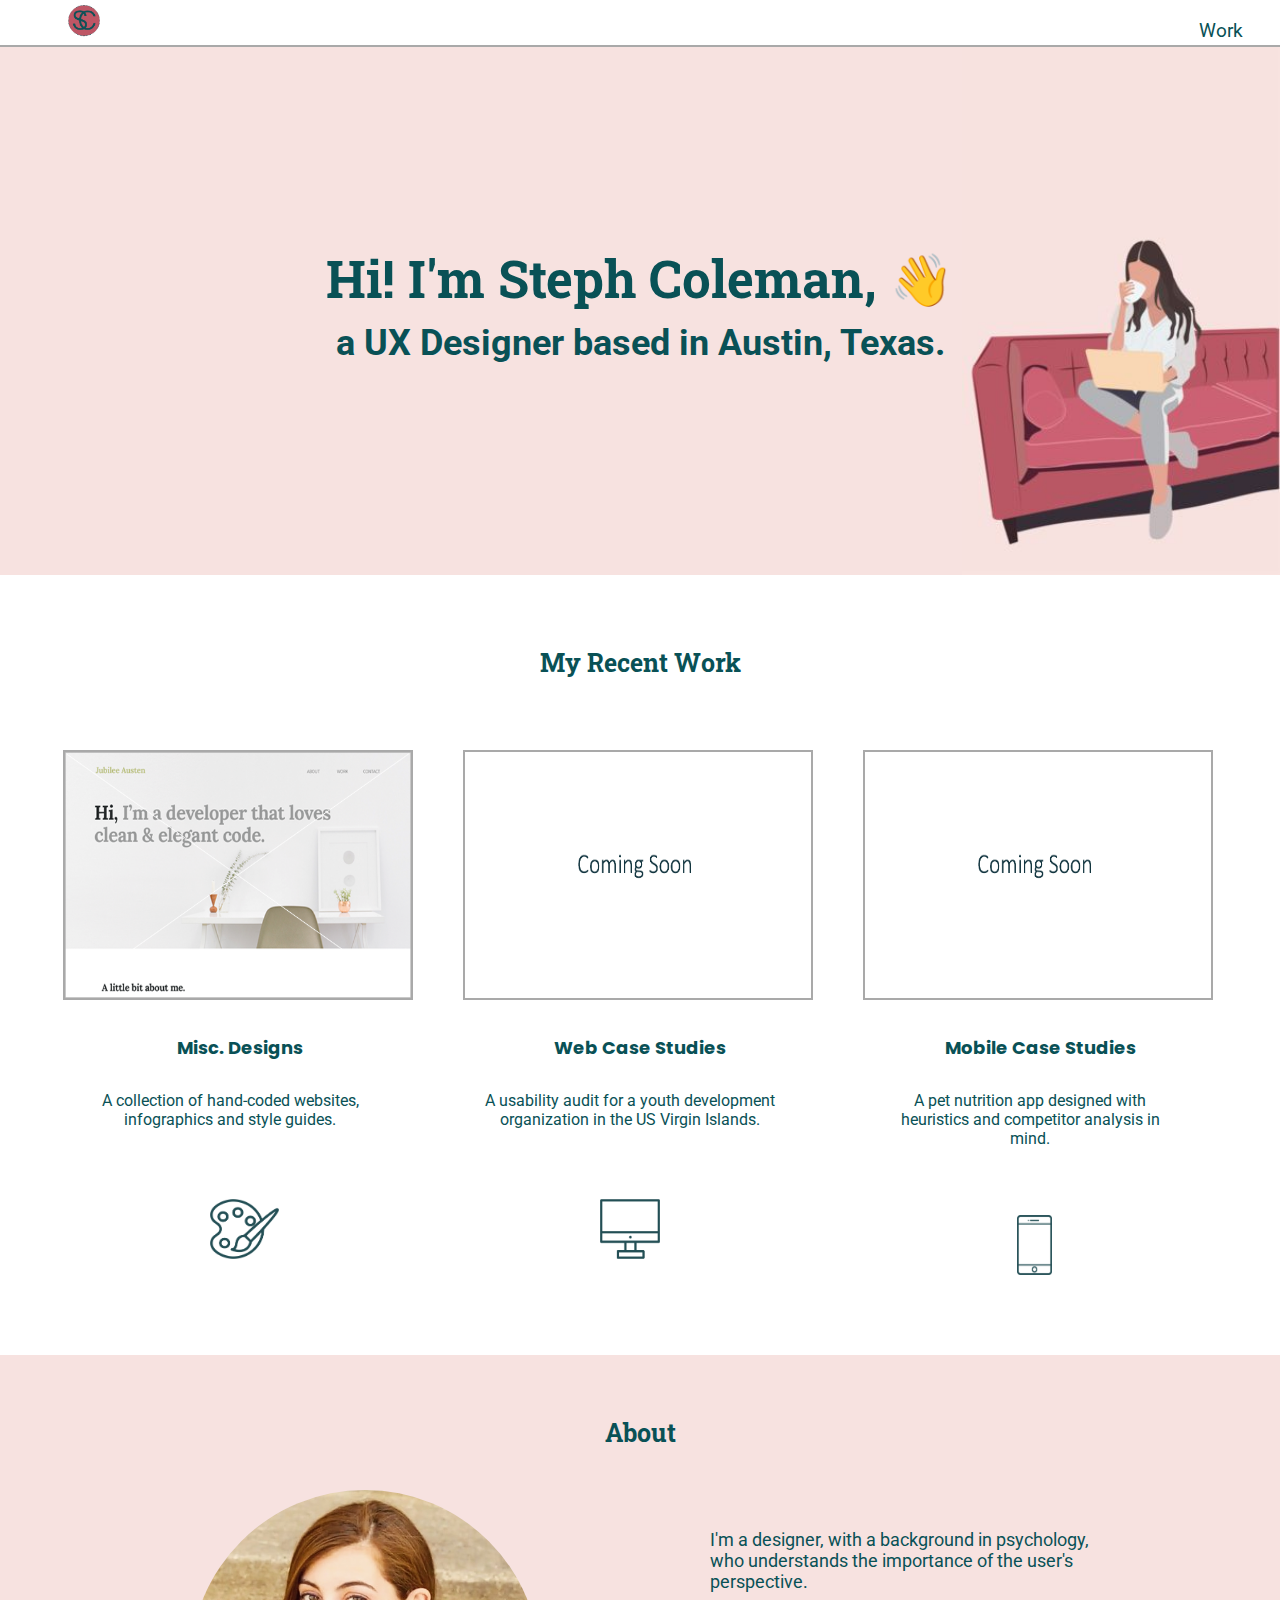
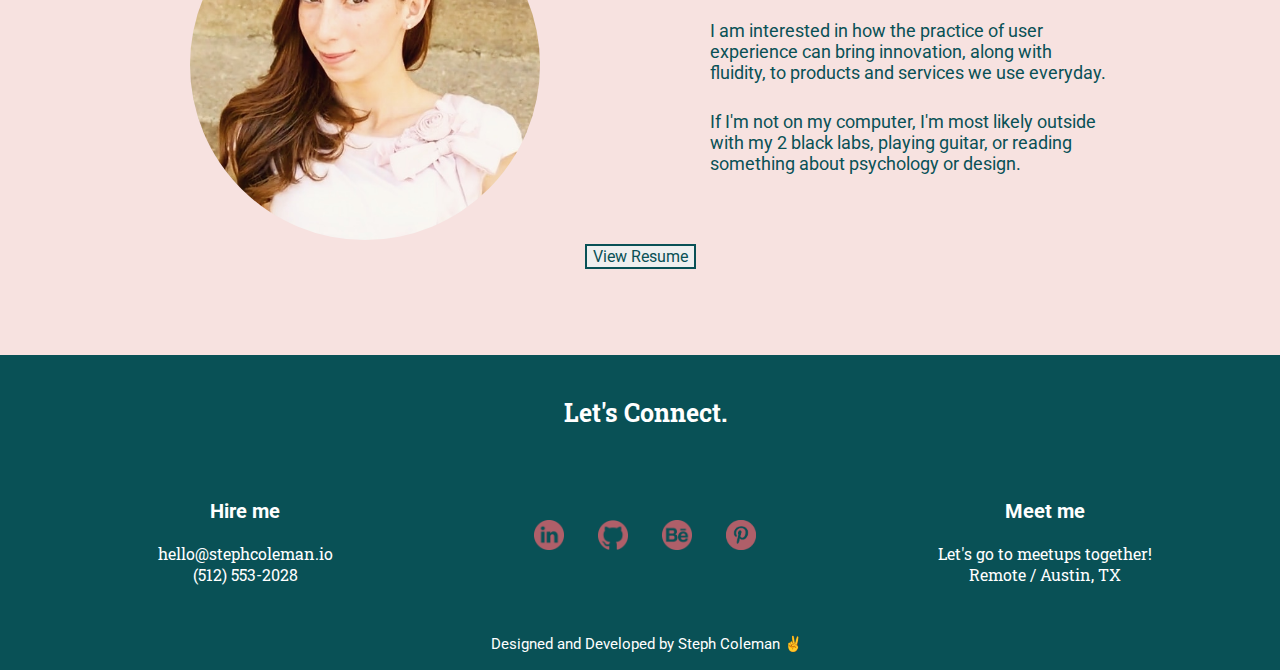
==== commit 57b79e28: "get rid of bold weight in safari browser" ====
--- a/index.html
+++ b/index.html
@@ -116,7 +116,7 @@
 
 <div class="third-width">
   <h3></h3><br>
-  <a href="https://www.linkedin.com/in/stephccoleman/"><img src="img/linkedin.png"></a>
+  <a href="https://www.linkedin.com/in/stephccoleman/"><img id ="linkedin" src="img/linkedin.png"></a>
   <a href="https://github.com/sccoleman27?tab=repositories"><img src="img/github.png"></a>
   <a href="https://www.behance.net/sccoleman27"><img src="img/behance-logo copy.png"></a>
   <a href="https://www.pinterest.com/stephccoleman/"><img src="img/pinterest.png"></a>
--- a/css/main.css
+++ b/css/main.css
@@ -20,7 +20,7 @@
 #contact {
   background: #095156;/*#bc5664;#f0f0f5;*/
   margin: 0 auto;
-  height: 340px;
+  height: 315px;
 }
 
 #home {
@@ -127,7 +127,6 @@
  header h1 {
   font-size: 51px; /*54px*/
   font-family: 'Roboto Slab', serif;
-  /*font-style: bold;*/
   color: #095156;
 /*  color: #bdbf09; */
   text-align: center;
@@ -140,8 +139,6 @@
 header h2 {
   font-size: 36px;
   font-family: 'Roboto', sans-serif;
-  font-style: normal;
-  font-weight: lighter;
   color: #095156;
   text-align: center;
   padding: 10px 250px 0px;
@@ -317,6 +314,12 @@
 }
 
 
+#linkedin:hover {
+  background-image: url('linkedin-hover.png');
+}
+
+
+
 #contact p {
   clear: both;
   text-align: center;
